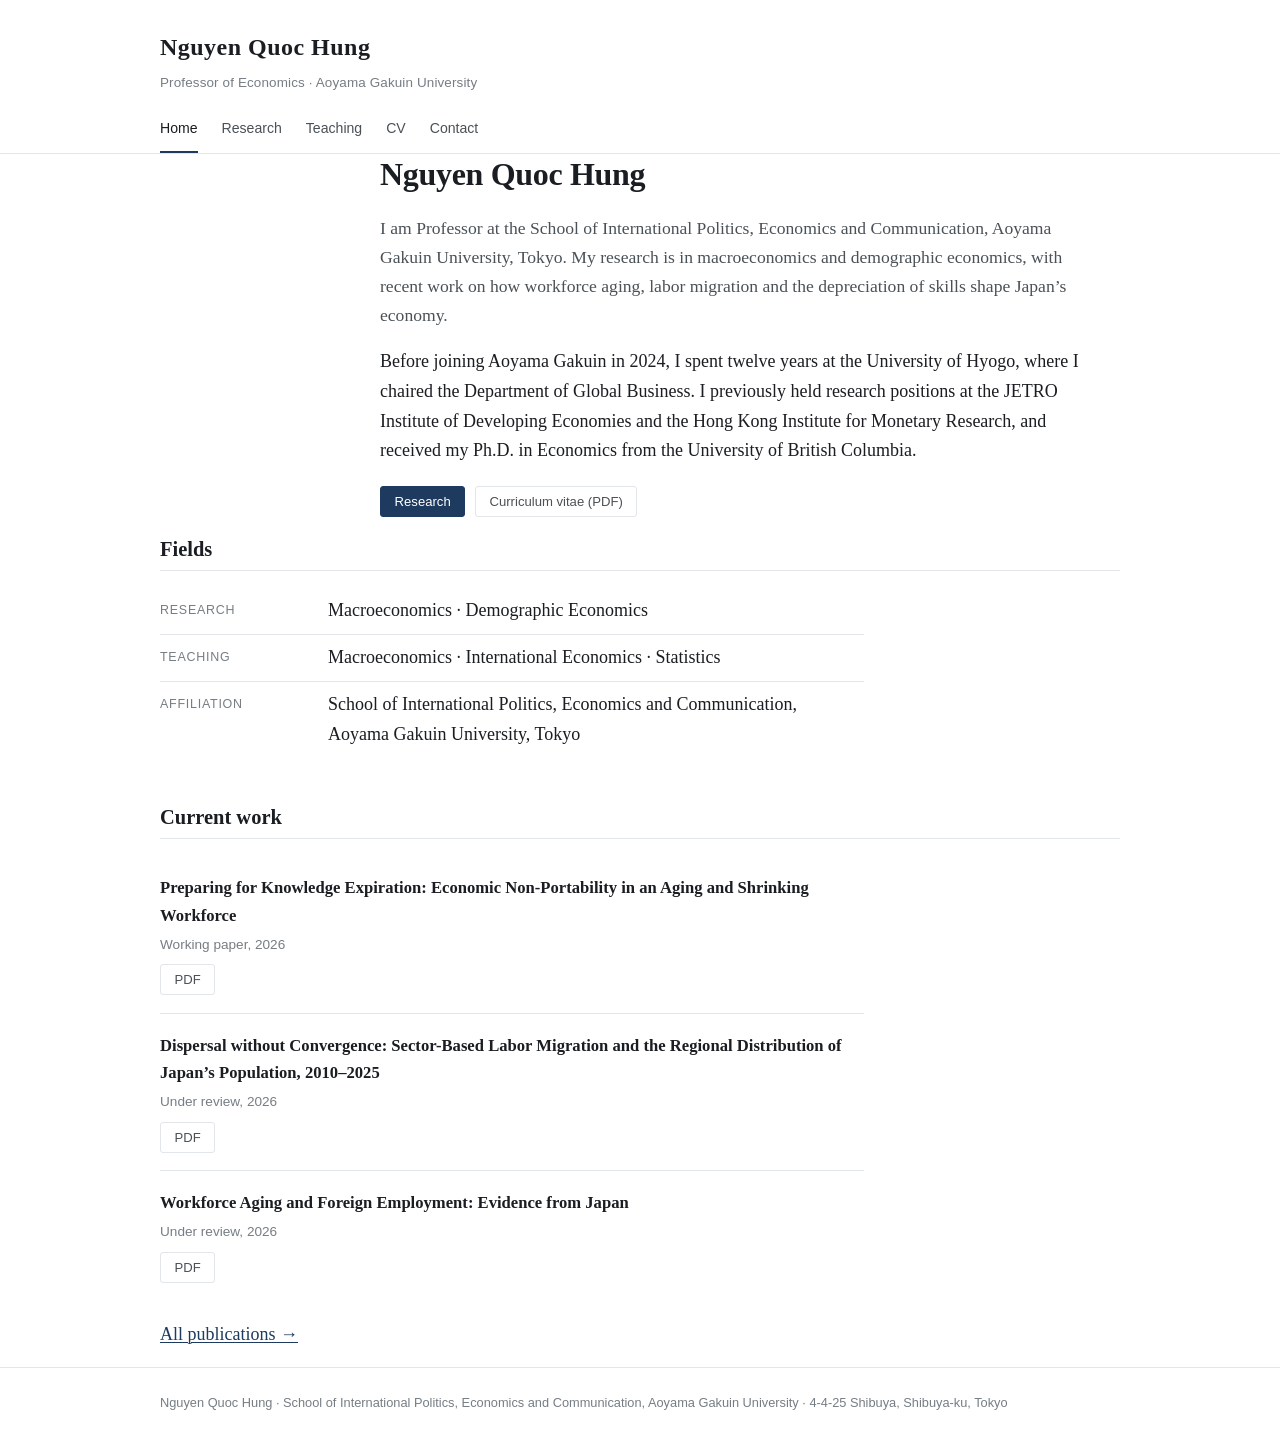
==== index.html @ 722e99ce "Remove empty placeholder sections: profiles, data and code, office row, email note" ====
﻿<!DOCTYPE html>
<html lang="en">
<head>
<meta charset="utf-8">
<meta name="viewport" content="width=device-width, initial-scale=1">
<title>Nguyen Quoc Hung — Aoyama Gakuin University</title>
<meta name="description" content="Nguyen Quoc Hung is Professor of Economics at the School of International Politics, Economics and Communication, Aoyama Gakuin University, Tokyo. Research in macroeconomics and demographic economics.">
<!-- Keeps the site out of Google while you share the link privately.
     DELETE this line (and robots.txt) when you want to be findable. -->
<meta name="robots" content="noindex, nofollow">
<link rel="stylesheet" href="assets/style.css">
</head>
<body>

<header class="masthead">
  <div class="wrap">
    <p class="masthead__name"><a href="index.html">Nguyen Quoc Hung</a></p>
    <p class="masthead__role">Professor of Economics · Aoyama Gakuin University</p>
    <nav class="nav">
      <a href="index.html" aria-current="page">Home</a>
      <a href="research.html">Research</a>
      <a href="teaching.html">Teaching</a>
      <a href="cv.html">CV</a>
      <a href="contact.html">Contact</a>
    </nav>
  </div>
</header>

<main class="wrap">

  <div class="hero">
    <!-- Replace with your own photo: save it as assets/photo.jpg -->
    <img class="hero__photo" src="assets/photo.jpg" alt="Nguyen Quoc Hung"
         onerror="this.style.visibility='hidden'">

    <div class="hero__body">
      <h1>Nguyen Quoc Hung</h1>
      <p class="lede">
        I am Professor at the School of International Politics, Economics and
        Communication, Aoyama Gakuin University, Tokyo. My research is in
        macroeconomics and demographic economics, with recent work on how
        workforce aging, labor migration and the depreciation of skills shape
        Japan&rsquo;s economy.
      </p>
      <p>
        Before joining Aoyama Gakuin in 2024, I spent twelve years at the University
        of Hyogo, where I chaired the Department of Global Business. I previously held
        research positions at the JETRO Institute of Developing Economies and the Hong
        Kong Institute for Monetary Research, and received my Ph.D. in Economics from
        the University of British Columbia.
      </p>

      <div class="btn-row">
        <a class="btn btn--solid" href="research.html">Research</a>
        <a class="btn" href="NguyenQH_CV_Web.pdf">Curriculum vitae (PDF)</a>
      </div>
    </div>
  </div>

  <section>
    <h2>Fields</h2>
    <ul class="fields">
      <li>
        <span class="label">Research</span>
        <span>Macroeconomics · Demographic Economics</span>
      </li>
      <li>
        <span class="label">Teaching</span>
        <span>Macroeconomics · International Economics · Statistics</span>
      </li>
      <li>
        <span class="label">Affiliation</span>
        <span>School of International Politics, Economics and Communication,<br>
              Aoyama Gakuin University, Tokyo</span>
      </li>
    </ul>
  </section>

  <section>
    <h2>Current work</h2>
    <ul class="pubs">
      <li class="pub">
        <span class="pub__title">Preparing for Knowledge Expiration: Economic Non-Portability in an Aging and Shrinking Workforce</span>
        <p class="pub__meta">Working paper, 2026</p>
        <div class="pub__links">
          <!-- PASTE: Google Drive share link for this paper -->
          <a class="btn" href="#">PDF</a>
        </div>
      </li>
      <li class="pub">
        <span class="pub__title">Dispersal without Convergence: Sector-Based Labor Migration and the Regional Distribution of Japan&rsquo;s Population, 2010&ndash;2025</span>
        <p class="pub__meta">Under review, 2026</p>
        <div class="pub__links">
          <a class="btn" href="#">PDF</a>
        </div>
      </li>
      <li class="pub">
        <span class="pub__title">Workforce Aging and Foreign Employment: Evidence from Japan</span>
        <p class="pub__meta">Under review, 2026</p>
        <div class="pub__links">
          <a class="btn" href="#">PDF</a>
        </div>
      </li>
    </ul>
    <p style="margin-top:1.25rem"><a href="research.html">All publications &rarr;</a></p>
  </section>

<!-- Profiles section removed. To bring it back, paste real URLs in place of "#":
  <section>
    <h2>Profiles</h2>
    <ul class="profiles">
      <li><a class="btn" href="#">Google Scholar</a></li>
      <li><a class="btn" href="#">ORCID</a></li>
    </ul>
  </section>
-->

</main>

<footer class="foot">
  <div class="wrap">
    <p>Nguyen Quoc Hung · School of International Politics, Economics and Communication, Aoyama Gakuin University · 4-4-25 Shibuya, Shibuya-ku, Tokyo</p>
  </div>
</footer>

</body>
</html>
---- assets/style.css ----
/* ---------------------------------------------------------------
   Nguyen Quoc Hung — academic site
   Single stylesheet for all pages.
   Edit the tokens in :root to restyle the whole site at once.
   --------------------------------------------------------------- */

:root {
  --ink:        #1a1d21;
  --ink-soft:   #4a5157;
  --ink-faint:  #767d84;
  --rule:       #e2e5e9;
  --bg:         #ffffff;
  --bg-soft:    #f7f8fa;
  --accent:     #1f3a5f;   /* deep navy — links, headings, accents */
  --accent-lit: #2f5b93;

  --serif: "Iowan Old Style", "Palatino Linotype", Palatino, "Book Antiqua", Georgia, serif;
  --sans:  -apple-system, BlinkMacSystemFont, "Segoe UI", Roboto, "Helvetica Neue", Arial, sans-serif;

  --measure: 44rem;   /* comfortable reading width */
  --wide:    62rem;   /* page frame */
}

@media (prefers-color-scheme: dark) {
  :root:not([data-theme="light"]) {
    --ink:       #e6e8ea;
    --ink-soft:  #b0b6bc;
    --ink-faint: #868d94;
    --rule:      #2c3137;
    --bg:        #14171a;
    --bg-soft:   #1b1f23;
    --accent:    #8fb4e0;
    --accent-lit:#a9c8ee;
  }
}

:root[data-theme="dark"] {
  --ink:       #e6e8ea;
  --ink-soft:  #b0b6bc;
  --ink-faint: #868d94;
  --rule:      #2c3137;
  --bg:        #14171a;
  --bg-soft:   #1b1f23;
  --accent:    #8fb4e0;
  --accent-lit:#a9c8ee;
}

*, *::before, *::after { box-sizing: border-box; }

html { -webkit-text-size-adjust: 100%; }

body {
  margin: 0;
  background: var(--bg);
  color: var(--ink);
  font-family: var(--serif);
  font-size: 18px;
  line-height: 1.65;
  text-rendering: optimizeLegibility;
  -webkit-font-smoothing: antialiased;
}

/* ---------- layout ---------- */

.wrap {
  max-width: var(--wide);
  margin: 0 auto;
  padding: 0 16px;
}

main { padding: 2.5rem 0 4rem; }

section + section { margin-top: 3rem; }

/* ---------- masthead + nav ---------- */

.masthead {
  border-bottom: 1px solid var(--rule);
  padding: 1.75rem 0 0;
}

.masthead__name {
  font-size: 1.5rem;
  letter-spacing: 0.02em;
  margin: 0;
  font-weight: 600;
}

.masthead__name a { color: var(--ink); text-decoration: none; }

.masthead__role {
  font-family: var(--sans);
  font-size: 0.84rem;
  color: var(--ink-faint);
  margin: 0.3rem 0 0;
  letter-spacing: 0.01em;
}

.nav {
  display: flex;
  flex-wrap: wrap;
  gap: 1.5rem;
  margin-top: 1.4rem;
  font-family: var(--sans);
  font-size: 0.88rem;
}

.nav a {
  color: var(--ink-soft);
  text-decoration: none;
  padding-bottom: 0.7rem;
  border-bottom: 2px solid transparent;
}

.nav a:hover { color: var(--accent); }

.nav a[aria-current="page"] {
  color: var(--ink);
  border-bottom-color: var(--accent);
}

/* ---------- typography ---------- */

h1, h2, h3 {
  font-weight: 600;
  line-height: 1.25;
  color: var(--ink);
}

h1 {
  font-size: 2rem;
  margin: 0 0 1.25rem;
  letter-spacing: -0.01em;
}

h2 {
  font-size: 1.28rem;
  margin: 0 0 1.1rem;
  padding-bottom: 0.45rem;
  border-bottom: 1px solid var(--rule);
}

h3 {
  font-family: var(--sans);
  font-size: 0.78rem;
  text-transform: uppercase;
  letter-spacing: 0.09em;
  color: var(--ink-faint);
  margin: 2rem 0 0.9rem;
  font-weight: 600;
}

p { margin: 0 0 1.05rem; max-width: var(--measure); }

a { color: var(--accent); text-decoration-thickness: 1px; text-underline-offset: 2px; }
a:hover { color: var(--accent-lit); }

.lede {
  font-size: 1.1rem;
  color: var(--ink-soft);
}

/* ---------- home hero ---------- */

.hero {
  display: grid;
  grid-template-columns: 180px 1fr;
  gap: 2.5rem;
  align-items: start;
}

.hero__photo {
  width: 180px;
  height: 220px;
  object-fit: cover;
  border-radius: 3px;
  background: var(--bg-soft);
  border: 1px solid var(--rule);
  display: block;
}

.hero__body > :first-child { margin-top: 0; }

@media (max-width: 640px) {
  .hero { grid-template-columns: 1fr; gap: 1.5rem; }
  .hero__photo { width: 150px; height: 184px; }
  body { font-size: 17px; }
  h1 { font-size: 1.6rem; }
}

/* ---------- fields list ---------- */

.fields { margin: 0; padding: 0; list-style: none; max-width: var(--measure); }

.fields li {
  display: grid;
  grid-template-columns: 9.5rem 1fr;
  gap: 1rem;
  padding: 0.5rem 0;
  border-bottom: 1px solid var(--rule);
}

.fields li:last-child { border-bottom: 0; }

.fields dt, .fields .label {
  font-family: var(--sans);
  font-size: 0.78rem;
  text-transform: uppercase;
  letter-spacing: 0.06em;
  color: var(--ink-faint);
  padding-top: 0.25rem;
}

@media (max-width: 560px) {
  .fields li { grid-template-columns: 1fr; gap: 0.15rem; }
}

/* ---------- publication entries ---------- */

.pubs { margin: 0; padding: 0; list-style: none; }

.pub {
  padding: 1.1rem 0;
  border-bottom: 1px solid var(--rule);
  max-width: var(--measure);
}

.pub:last-child { border-bottom: 0; }

.pub__title {
  display: block;
  font-size: 1.04rem;
  font-weight: 600;
  margin-bottom: 0.3rem;
  color: var(--ink);
}

.pub__meta {
  font-family: var(--sans);
  font-size: 0.85rem;
  color: var(--ink-faint);
  margin: 0 0 0.5rem;
}

.pub__meta em { font-style: italic; color: var(--ink-soft); }

.pub__abstract {
  font-size: 0.95rem;
  color: var(--ink-soft);
  margin: 0 0 0.6rem;
}

.pub__links {
  display: flex;
  flex-wrap: wrap;
  gap: 0.5rem;
  font-family: var(--sans);
  font-size: 0.8rem;
}

/* ---------- small link-buttons ---------- */

.btn {
  display: inline-block;
  font-family: var(--sans);
  font-size: 0.82rem;
  line-height: 1;
  padding: 0.5rem 0.85rem;
  border: 1px solid var(--rule);
  border-radius: 3px;
  color: var(--ink-soft);
  text-decoration: none;
  background: var(--bg);
  transition: border-color 0.15s, color 0.15s;
}

.btn:hover { border-color: var(--accent); color: var(--accent); }

.btn--solid {
  background: var(--accent);
  border-color: var(--accent);
  color: #fff;
}

.btn--solid:hover { background: var(--accent-lit); border-color: var(--accent-lit); color: #fff; }

:root[data-theme="dark"] .btn--solid,
.btn--solid { }

@media (prefers-color-scheme: dark) {
  :root:not([data-theme="light"]) .btn--solid { color: #14171a; }
}
:root[data-theme="dark"] .btn--solid { color: #14171a; }

.btn-row {
  display: flex;
  flex-wrap: wrap;
  gap: 0.6rem;
  margin: 1.25rem 0;
}

/* ---------- profile links (home) ---------- */

.profiles {
  display: flex;
  flex-wrap: wrap;
  gap: 0.55rem;
  margin: 1.5rem 0 0;
  padding: 0;
  list-style: none;
}

/* ---------- course cards ---------- */

.course {
  background: var(--bg-soft);
  border: 1px solid var(--rule);
  border-radius: 4px;
  padding: 1.15rem 1.25rem;
  margin-bottom: 1rem;
  max-width: var(--measure);
}

.course__title { font-size: 1.04rem; font-weight: 600; margin: 0 0 0.25rem; }

.course__term {
  font-family: var(--sans);
  font-size: 0.78rem;
  letter-spacing: 0.05em;
  text-transform: uppercase;
  color: var(--ink-faint);
  margin: 0 0 0.7rem;
}

.course p { font-size: 0.95rem; color: var(--ink-soft); }
.course p:last-of-type { margin-bottom: 0.9rem; }

/* A card listing only the course name (no description or links) should sit
   tight rather than carry the trailing margin meant for a body paragraph. */
.course > :last-child { margin-bottom: 0; }
.course:has(> .course__title:only-child) { padding: 0.85rem 1.25rem; }

/* ---------- embedded PDF viewer ---------- */

.embed {
  width: 100%;
  max-width: var(--measure);
  aspect-ratio: 8.5 / 11;
  border: 1px solid var(--rule);
  border-radius: 4px;
  background: var(--bg-soft);
}

@media (max-width: 640px) {
  .embed { aspect-ratio: 3 / 4; }
}

/* ---------- notes / placeholders ---------- */

.note {
  font-family: var(--sans);
  font-size: 0.85rem;
  color: var(--ink-faint);
  background: var(--bg-soft);
  border-left: 3px solid var(--rule);
  padding: 0.7rem 0.95rem;
  border-radius: 0 3px 3px 0;
  max-width: var(--measure);
}

/* ---------- footer ---------- */

.foot {
  border-top: 1px solid var(--rule);
  padding: 1.5rem 0 2.5rem;
  font-family: var(--sans);
  font-size: 0.8rem;
  color: var(--ink-faint);
}

.foot p { margin: 0; max-width: none; }
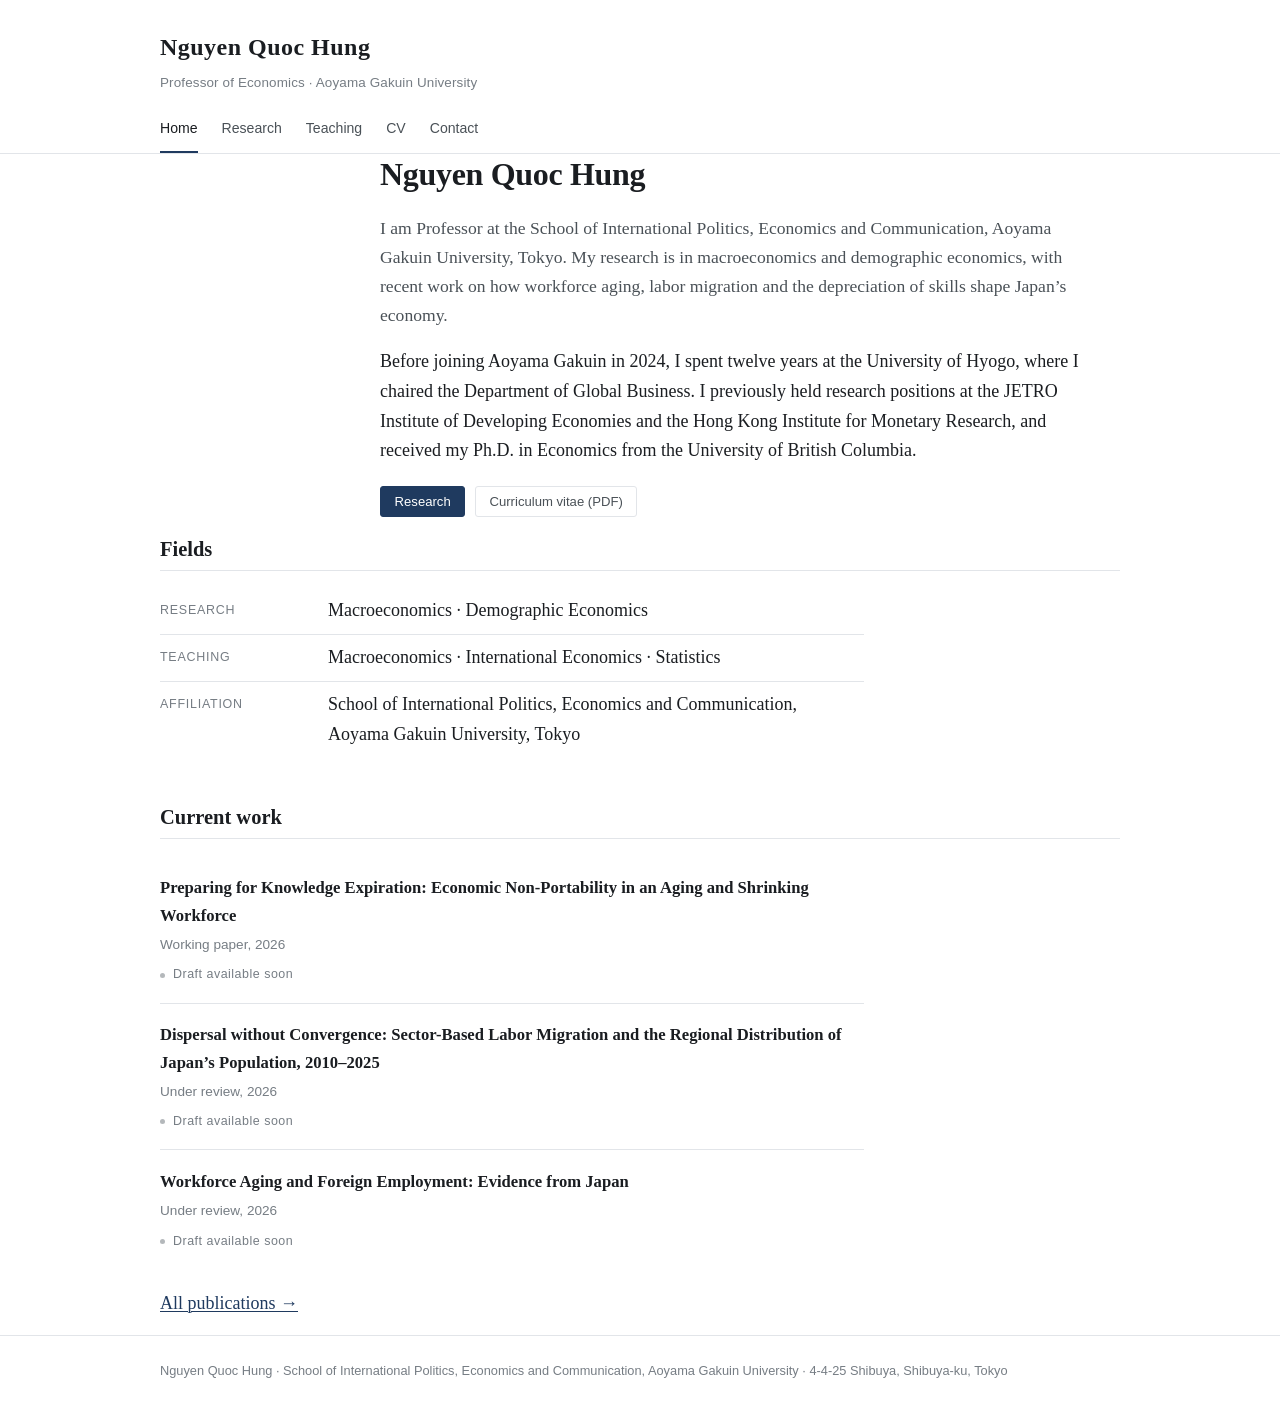
==== commit 258400f8: "Link published articles to their DOIs; mark drafts as forthcoming Six journal articles now link to d" ====
--- a/index.html
+++ b/index.html
@@ -82,24 +82,17 @@
       <li class="pub">
         <span class="pub__title">Preparing for Knowledge Expiration: Economic Non-Portability in an Aging and Shrinking Workforce</span>
         <p class="pub__meta">Working paper, 2026</p>
-        <div class="pub__links">
-          <!-- PASTE: Google Drive share link for this paper -->
-          <a class="btn" href="#">PDF</a>
-        </div>
+        <p class="status">Draft available soon</p>
       </li>
       <li class="pub">
         <span class="pub__title">Dispersal without Convergence: Sector-Based Labor Migration and the Regional Distribution of Japan&rsquo;s Population, 2010&ndash;2025</span>
         <p class="pub__meta">Under review, 2026</p>
-        <div class="pub__links">
-          <a class="btn" href="#">PDF</a>
-        </div>
+        <p class="status">Draft available soon</p>
       </li>
       <li class="pub">
         <span class="pub__title">Workforce Aging and Foreign Employment: Evidence from Japan</span>
         <p class="pub__meta">Under review, 2026</p>
-        <div class="pub__links">
-          <a class="btn" href="#">PDF</a>
-        </div>
+        <p class="status">Draft available soon</p>
       </li>
     </ul>
     <p style="margin-top:1.25rem"><a href="research.html">All publications &rarr;</a></p>
--- a/assets/style.css
+++ b/assets/style.css
@@ -258,6 +258,31 @@
   font-size: 0.8rem;
 }
 
+/* ---------- status label ----------
+   For a paper with nothing to link yet. Deliberately not a button: it carries
+   no border and no hover, so it never reads as clickable. */
+
+.status {
+  font-family: var(--sans);
+  font-size: 0.78rem;
+  letter-spacing: 0.04em;
+  color: var(--ink-faint);
+  margin: 0;
+  font-style: normal;
+}
+
+.status::before {
+  content: "";
+  display: inline-block;
+  width: 5px;
+  height: 5px;
+  border-radius: 50%;
+  background: var(--ink-faint);
+  vertical-align: middle;
+  margin-right: 0.5rem;
+  opacity: 0.55;
+}
+
 /* ---------- small link-buttons ---------- */
 
 .btn {
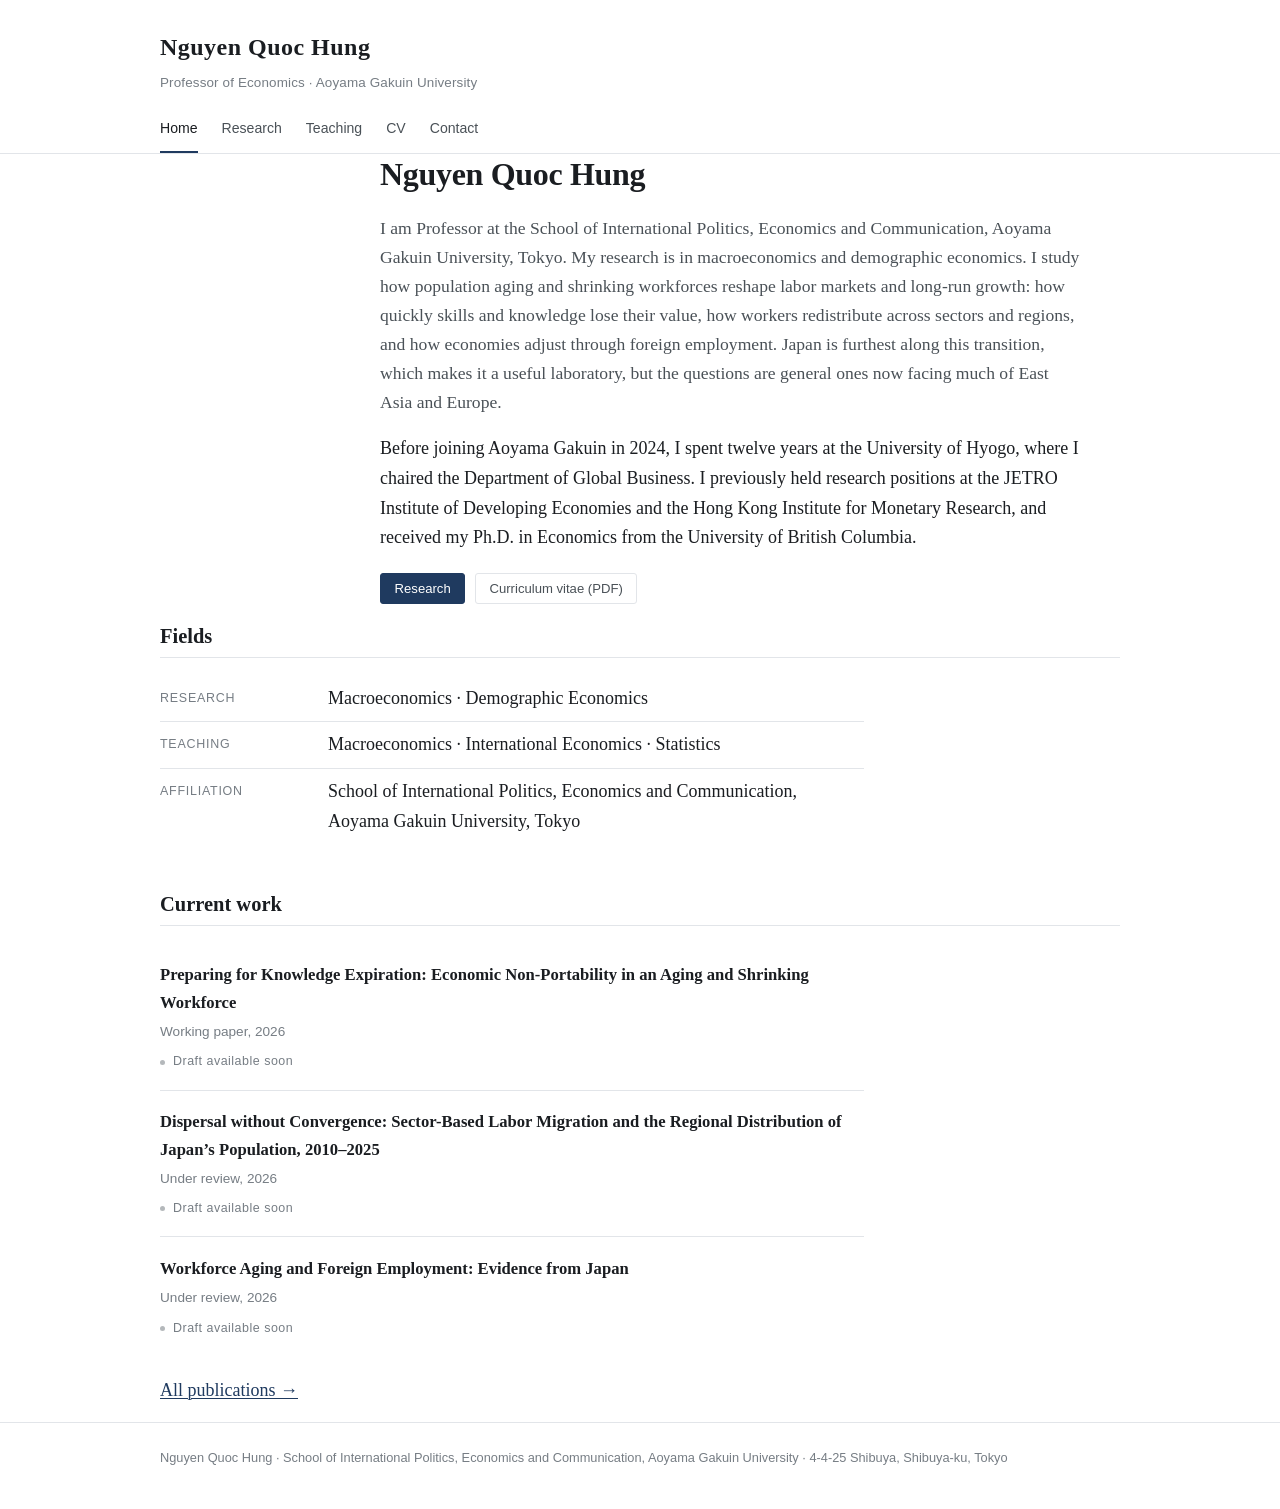
==== commit 530b6771: "Describe current research; Japan as evidence, not as the subject" ====
--- a/index.html
+++ b/index.html
@@ -4,7 +4,7 @@
 <meta charset="utf-8">
 <meta name="viewport" content="width=device-width, initial-scale=1">
 <title>Nguyen Quoc Hung — Aoyama Gakuin University</title>
-<meta name="description" content="Nguyen Quoc Hung is Professor of Economics at the School of International Politics, Economics and Communication, Aoyama Gakuin University, Tokyo. Research in macroeconomics and demographic economics.">
+<meta name="description" content="Nguyen Quoc Hung is Professor of Economics at Aoyama Gakuin University, Tokyo. Research in macroeconomics and demographic economics: how population aging and shrinking workforces reshape labor markets and long-run growth.">
 <!-- Keeps the site out of Google while you share the link privately.
      DELETE this line (and robots.txt) when you want to be findable. -->
 <meta name="robots" content="noindex, nofollow">
@@ -38,9 +38,13 @@
       <p class="lede">
         I am Professor at the School of International Politics, Economics and
         Communication, Aoyama Gakuin University, Tokyo. My research is in
-        macroeconomics and demographic economics, with recent work on how
-        workforce aging, labor migration and the depreciation of skills shape
-        Japan&rsquo;s economy.
+        macroeconomics and demographic economics. I study how population aging
+        and shrinking workforces reshape labor markets and long-run growth: how
+        quickly skills and knowledge lose their value, how workers redistribute
+        across sectors and regions, and how economies adjust through foreign
+        employment. Japan is furthest along this transition, which makes it a
+        useful laboratory, but the questions are general ones now facing much of
+        East Asia and Europe.
       </p>
       <p>
         Before joining Aoyama Gakuin in 2024, I spent twelve years at the University
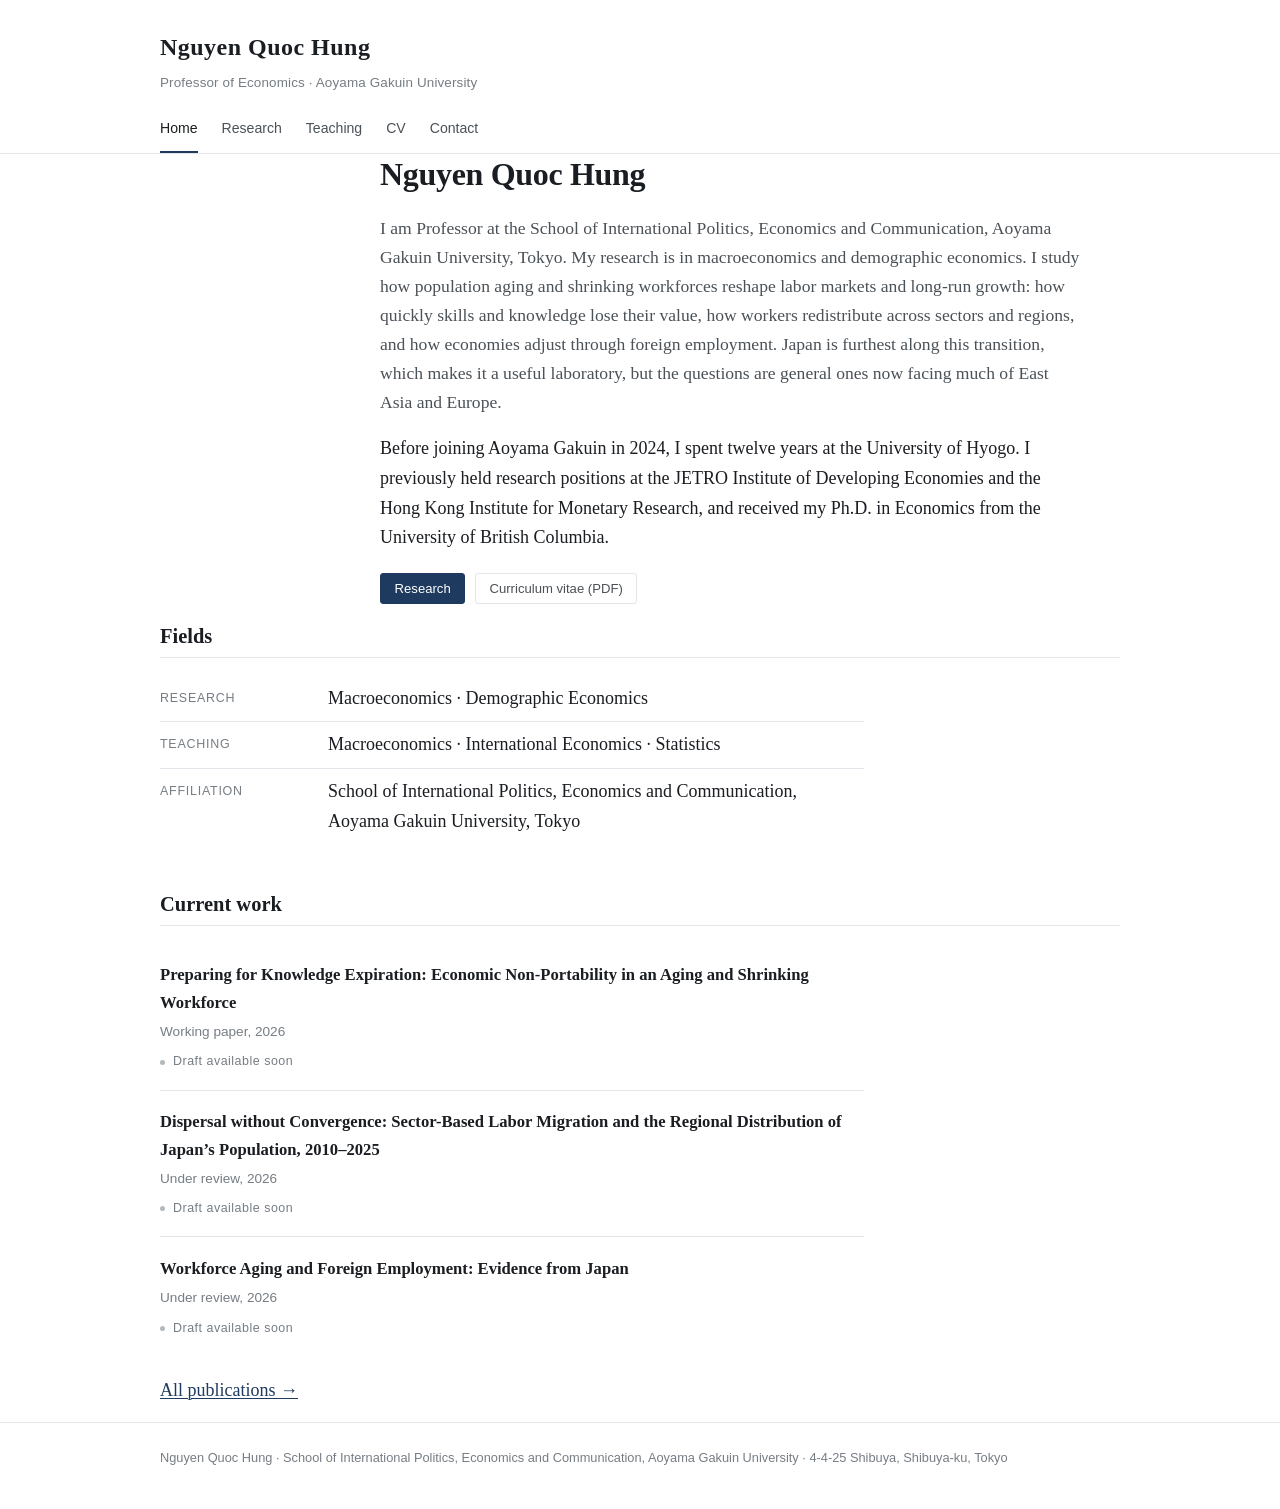
==== commit 07643437: "Drop sitemap and robots.txt; keep the bio to research" ====
--- a/index.html
+++ b/index.html
@@ -5,9 +5,6 @@
 <meta name="viewport" content="width=device-width, initial-scale=1">
 <title>Nguyen Quoc Hung — Aoyama Gakuin University</title>
 <meta name="description" content="Nguyen Quoc Hung is Professor of Economics at Aoyama Gakuin University, Tokyo. Research in macroeconomics and demographic economics: how population aging and shrinking workforces reshape labor markets and long-run growth.">
-<!-- Keeps the site out of Google while you share the link privately.
-     DELETE this line (and robots.txt) when you want to be findable. -->
-<meta name="robots" content="noindex, nofollow">
 <link rel="stylesheet" href="assets/style.css">
 </head>
 <body>
@@ -47,11 +44,11 @@
         East Asia and Europe.
       </p>
       <p>
-        Before joining Aoyama Gakuin in 2024, I spent twelve years at the University
-        of Hyogo, where I chaired the Department of Global Business. I previously held
-        research positions at the JETRO Institute of Developing Economies and the Hong
-        Kong Institute for Monetary Research, and received my Ph.D. in Economics from
-        the University of British Columbia.
+        Before joining Aoyama Gakuin in 2024, I spent twelve years at the
+        University of Hyogo. I previously held research positions at the JETRO
+        Institute of Developing Economies and the Hong Kong Institute for
+        Monetary Research, and received my Ph.D. in Economics from the
+        University of British Columbia.
       </p>
 
       <div class="btn-row">
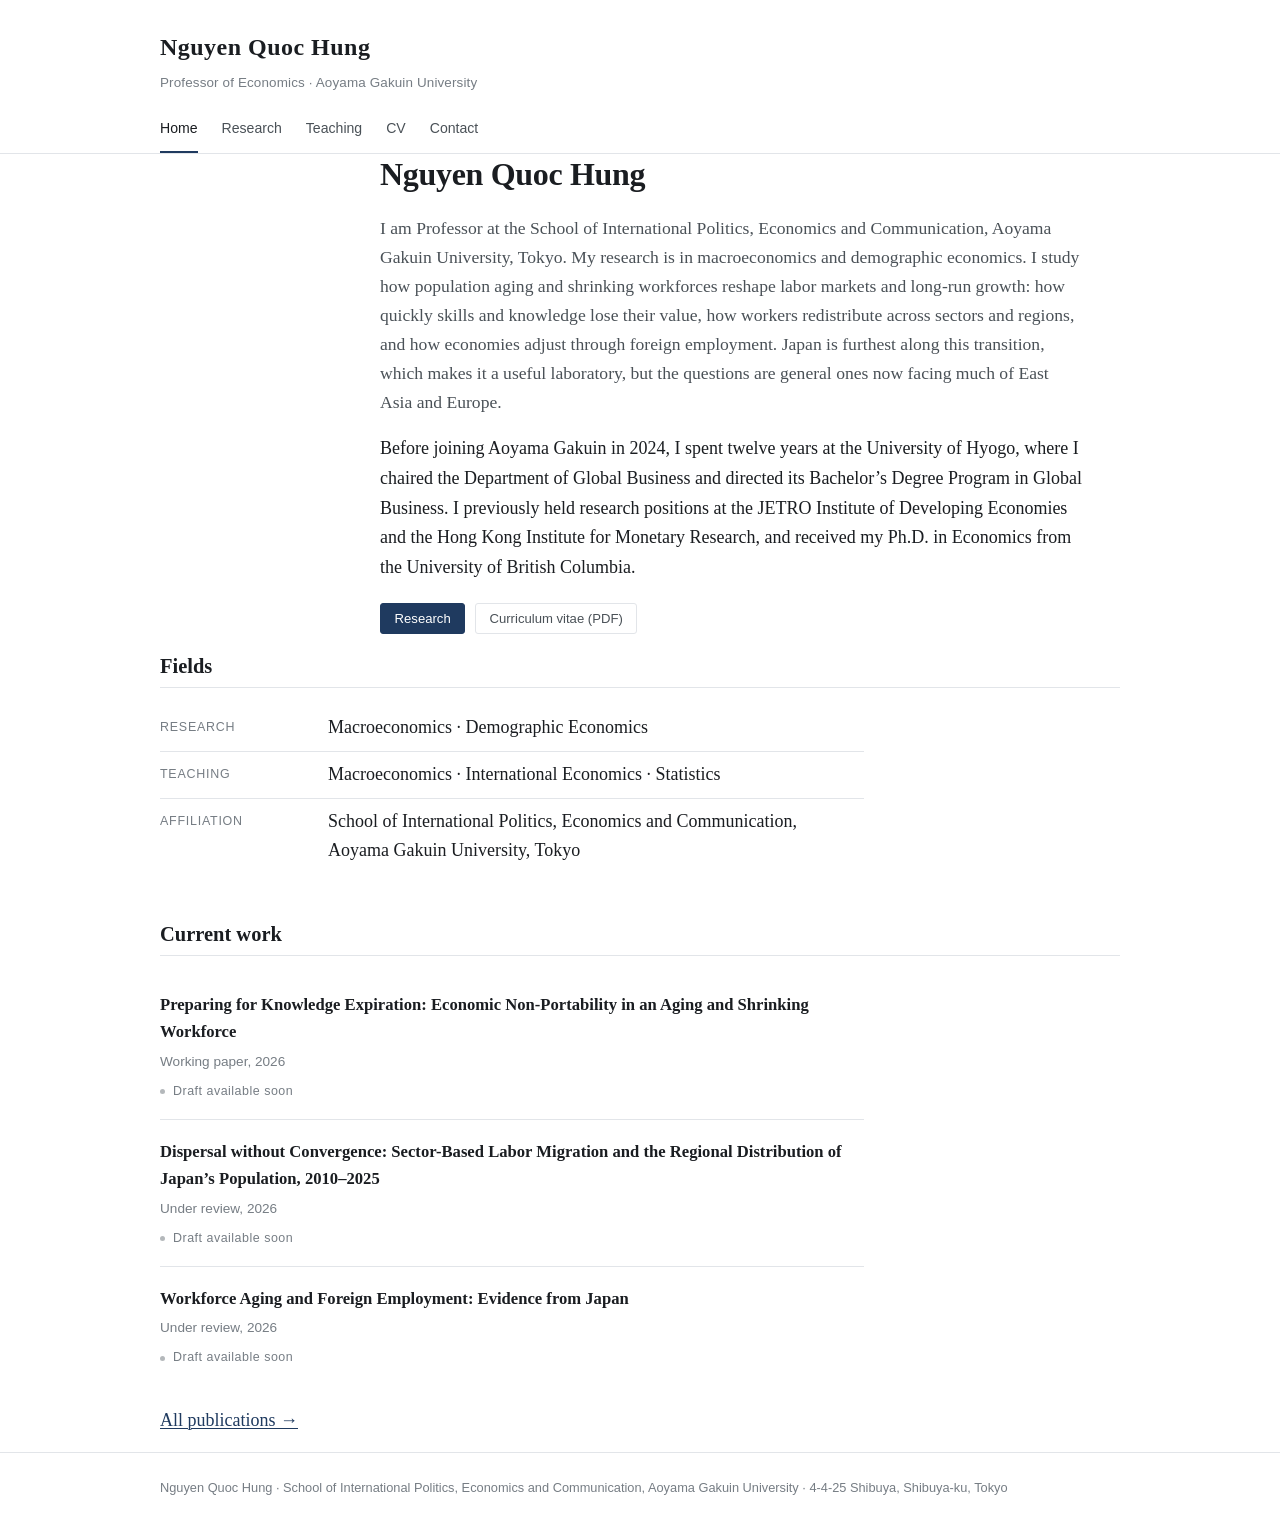
==== commit 1ba29914: "Restore Hyogo chair and director roles in the bio" ====
--- a/index.html
+++ b/index.html
@@ -45,10 +45,11 @@
       </p>
       <p>
         Before joining Aoyama Gakuin in 2024, I spent twelve years at the
-        University of Hyogo. I previously held research positions at the JETRO
-        Institute of Developing Economies and the Hong Kong Institute for
-        Monetary Research, and received my Ph.D. in Economics from the
-        University of British Columbia.
+        University of Hyogo, where I chaired the Department of Global Business
+        and directed its Bachelor&rsquo;s Degree Program in Global Business. I
+        previously held research positions at the JETRO Institute of Developing
+        Economies and the Hong Kong Institute for Monetary Research, and
+        received my Ph.D. in Economics from the University of British Columbia.
       </p>
 
       <div class="btn-row">
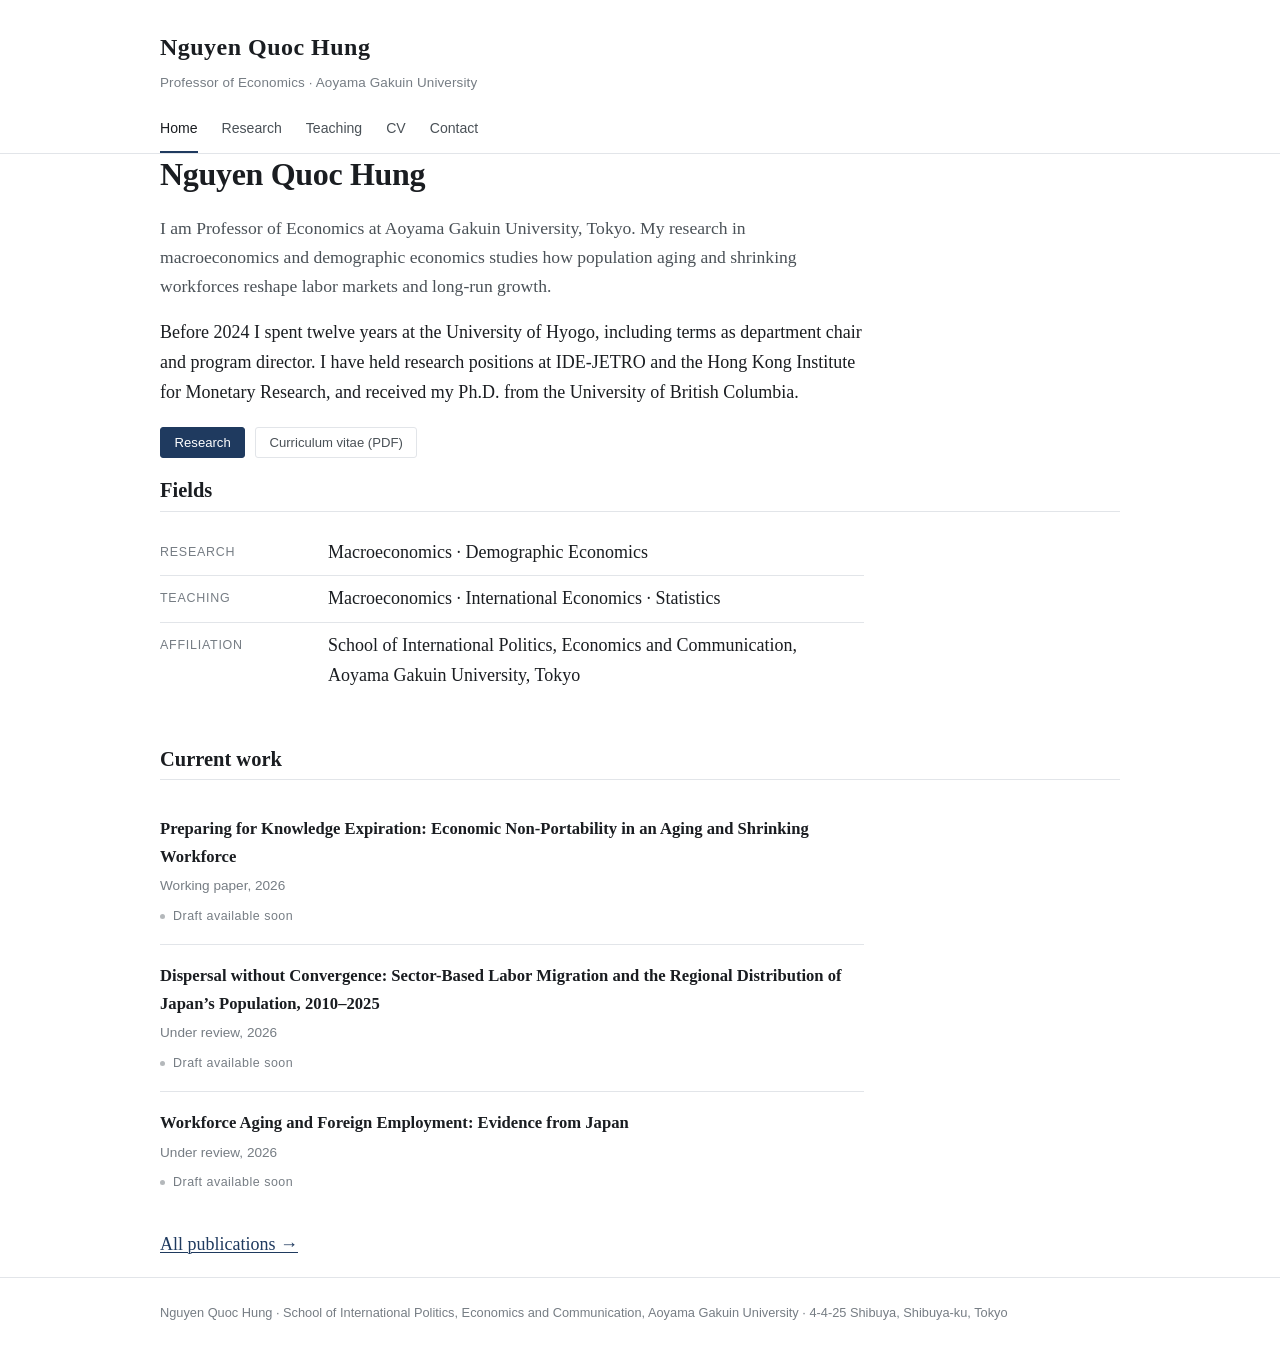
==== commit adbee662: "Shorten the home introduction; drop the empty photo gap on phones" ====
--- a/index.html
+++ b/index.html
@@ -28,28 +28,21 @@
   <div class="hero">
     <!-- Replace with your own photo: save it as assets/photo.jpg -->
     <img class="hero__photo" src="assets/photo.jpg" alt="Nguyen Quoc Hung"
-         onerror="this.style.visibility='hidden'">
+         onerror="this.remove()">
 
     <div class="hero__body">
       <h1>Nguyen Quoc Hung</h1>
       <p class="lede">
-        I am Professor at the School of International Politics, Economics and
-        Communication, Aoyama Gakuin University, Tokyo. My research is in
-        macroeconomics and demographic economics. I study how population aging
-        and shrinking workforces reshape labor markets and long-run growth: how
-        quickly skills and knowledge lose their value, how workers redistribute
-        across sectors and regions, and how economies adjust through foreign
-        employment. Japan is furthest along this transition, which makes it a
-        useful laboratory, but the questions are general ones now facing much of
-        East Asia and Europe.
+        I am Professor of Economics at Aoyama Gakuin University, Tokyo. My
+        research in macroeconomics and demographic economics studies how
+        population aging and shrinking workforces reshape labor markets and
+        long-run growth.
       </p>
       <p>
-        Before joining Aoyama Gakuin in 2024, I spent twelve years at the
-        University of Hyogo, where I chaired the Department of Global Business
-        and directed its Bachelor&rsquo;s Degree Program in Global Business. I
-        previously held research positions at the JETRO Institute of Developing
-        Economies and the Hong Kong Institute for Monetary Research, and
-        received my Ph.D. in Economics from the University of British Columbia.
+        Before 2024 I spent twelve years at the University of Hyogo, including
+        terms as department chair and program director. I have held research
+        positions at IDE-JETRO and the Hong Kong Institute for Monetary Research,
+        and received my Ph.D. from the University of British Columbia.
       </p>
 
       <div class="btn-row">
--- a/assets/style.css
+++ b/assets/style.css
@@ -181,6 +181,9 @@
 
 .hero__body > :first-child { margin-top: 0; }
 
+/* No photo yet: let the text take the full width instead of leaving an empty column. */
+.hero:not(:has(.hero__photo)) { grid-template-columns: 1fr; }
+
 @media (max-width: 640px) {
   .hero { grid-template-columns: 1fr; gap: 1.5rem; }
   .hero__photo { width: 150px; height: 184px; }
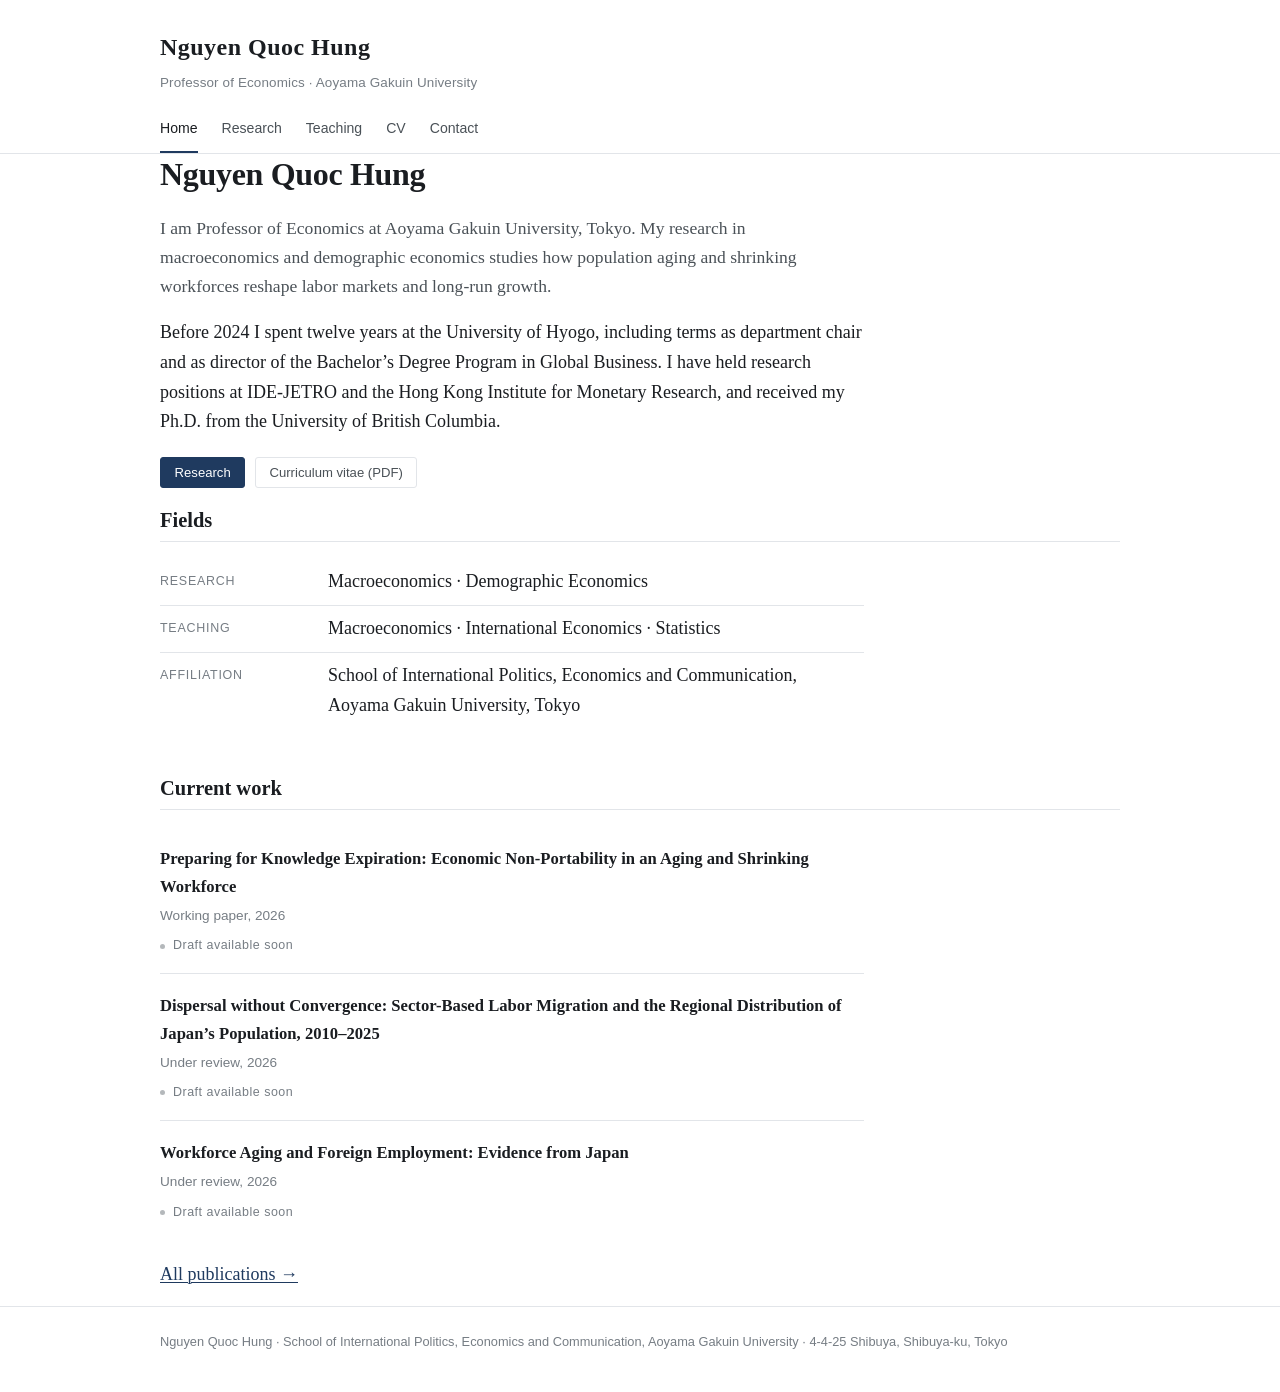
==== commit f71041f1: "Name the Global Business degree program in the bio" ====
--- a/index.html
+++ b/index.html
@@ -40,7 +40,8 @@
       </p>
       <p>
         Before 2024 I spent twelve years at the University of Hyogo, including
-        terms as department chair and program director. I have held research
+        terms as department chair and as director of the Bachelor&rsquo;s Degree
+        Program in Global Business. I have held research
         positions at IDE-JETRO and the Hong Kong Institute for Monetary Research,
         and received my Ph.D. from the University of British Columbia.
       </p>
